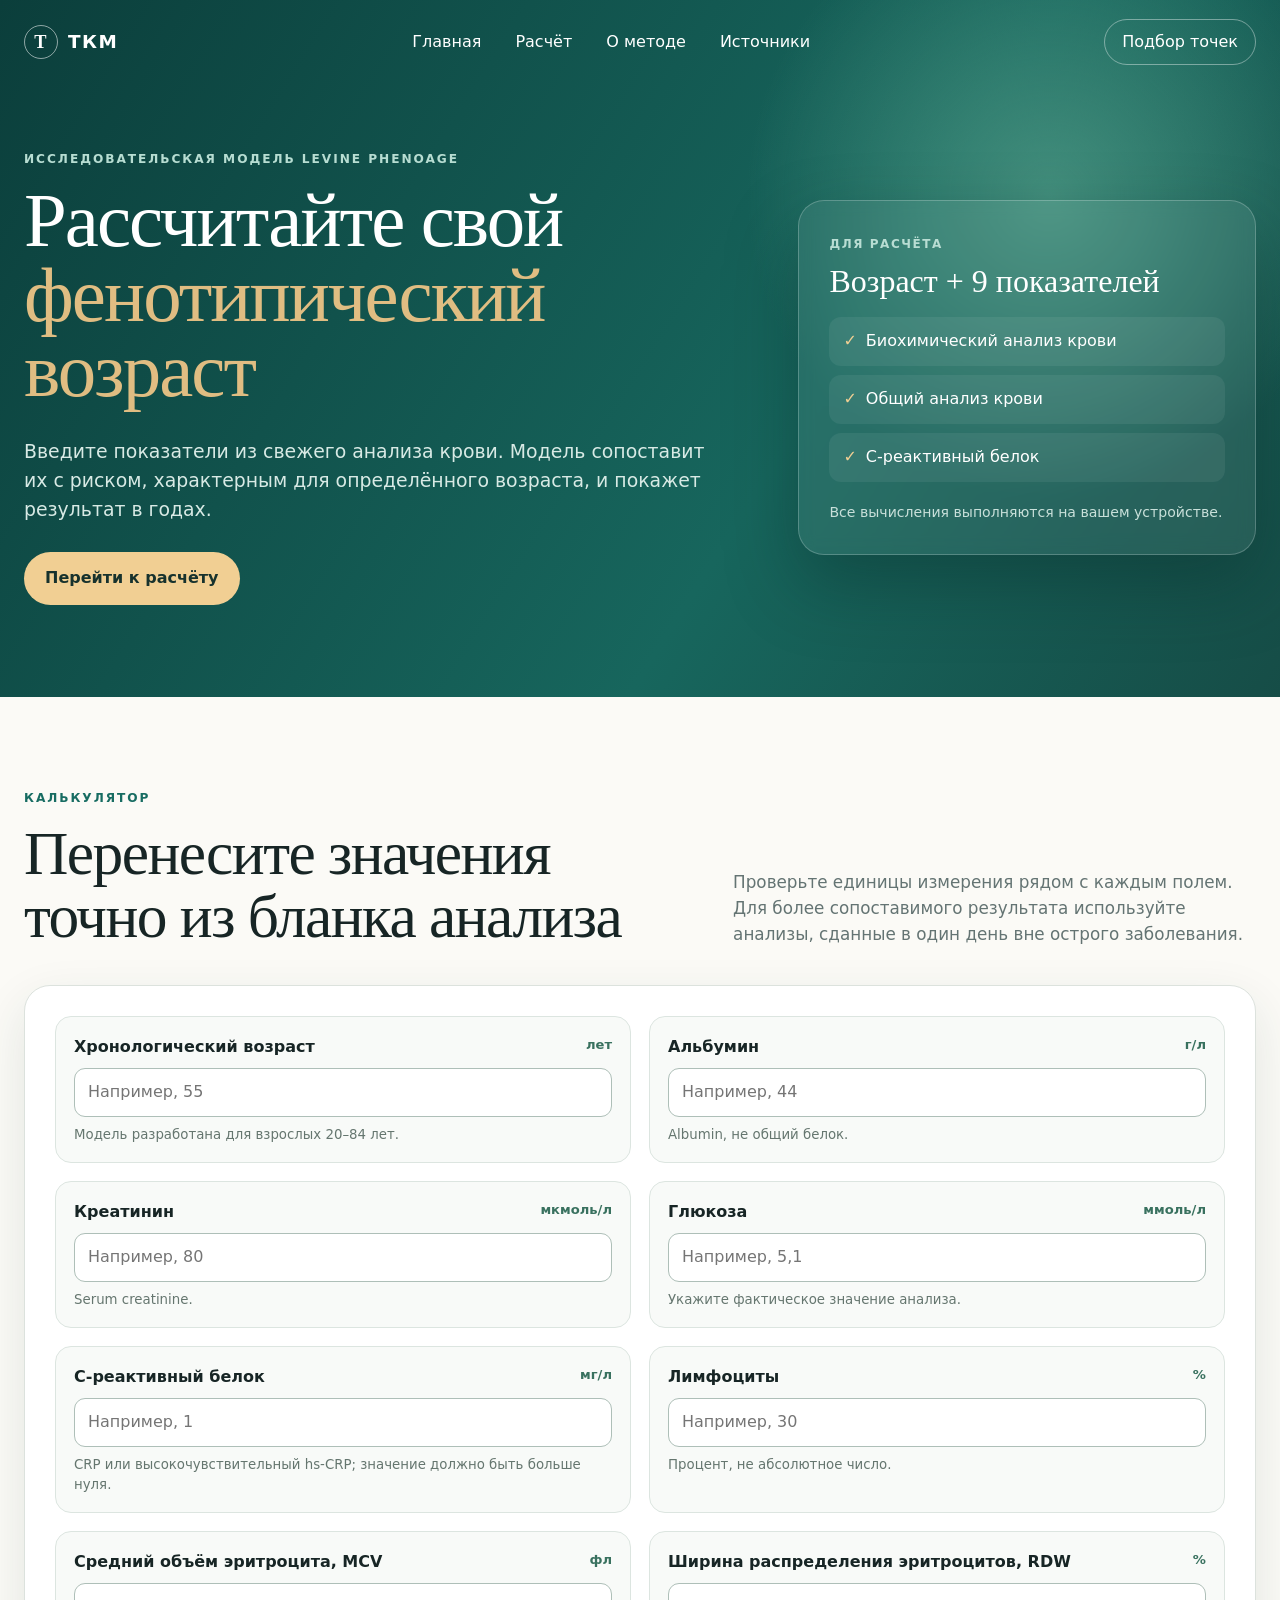
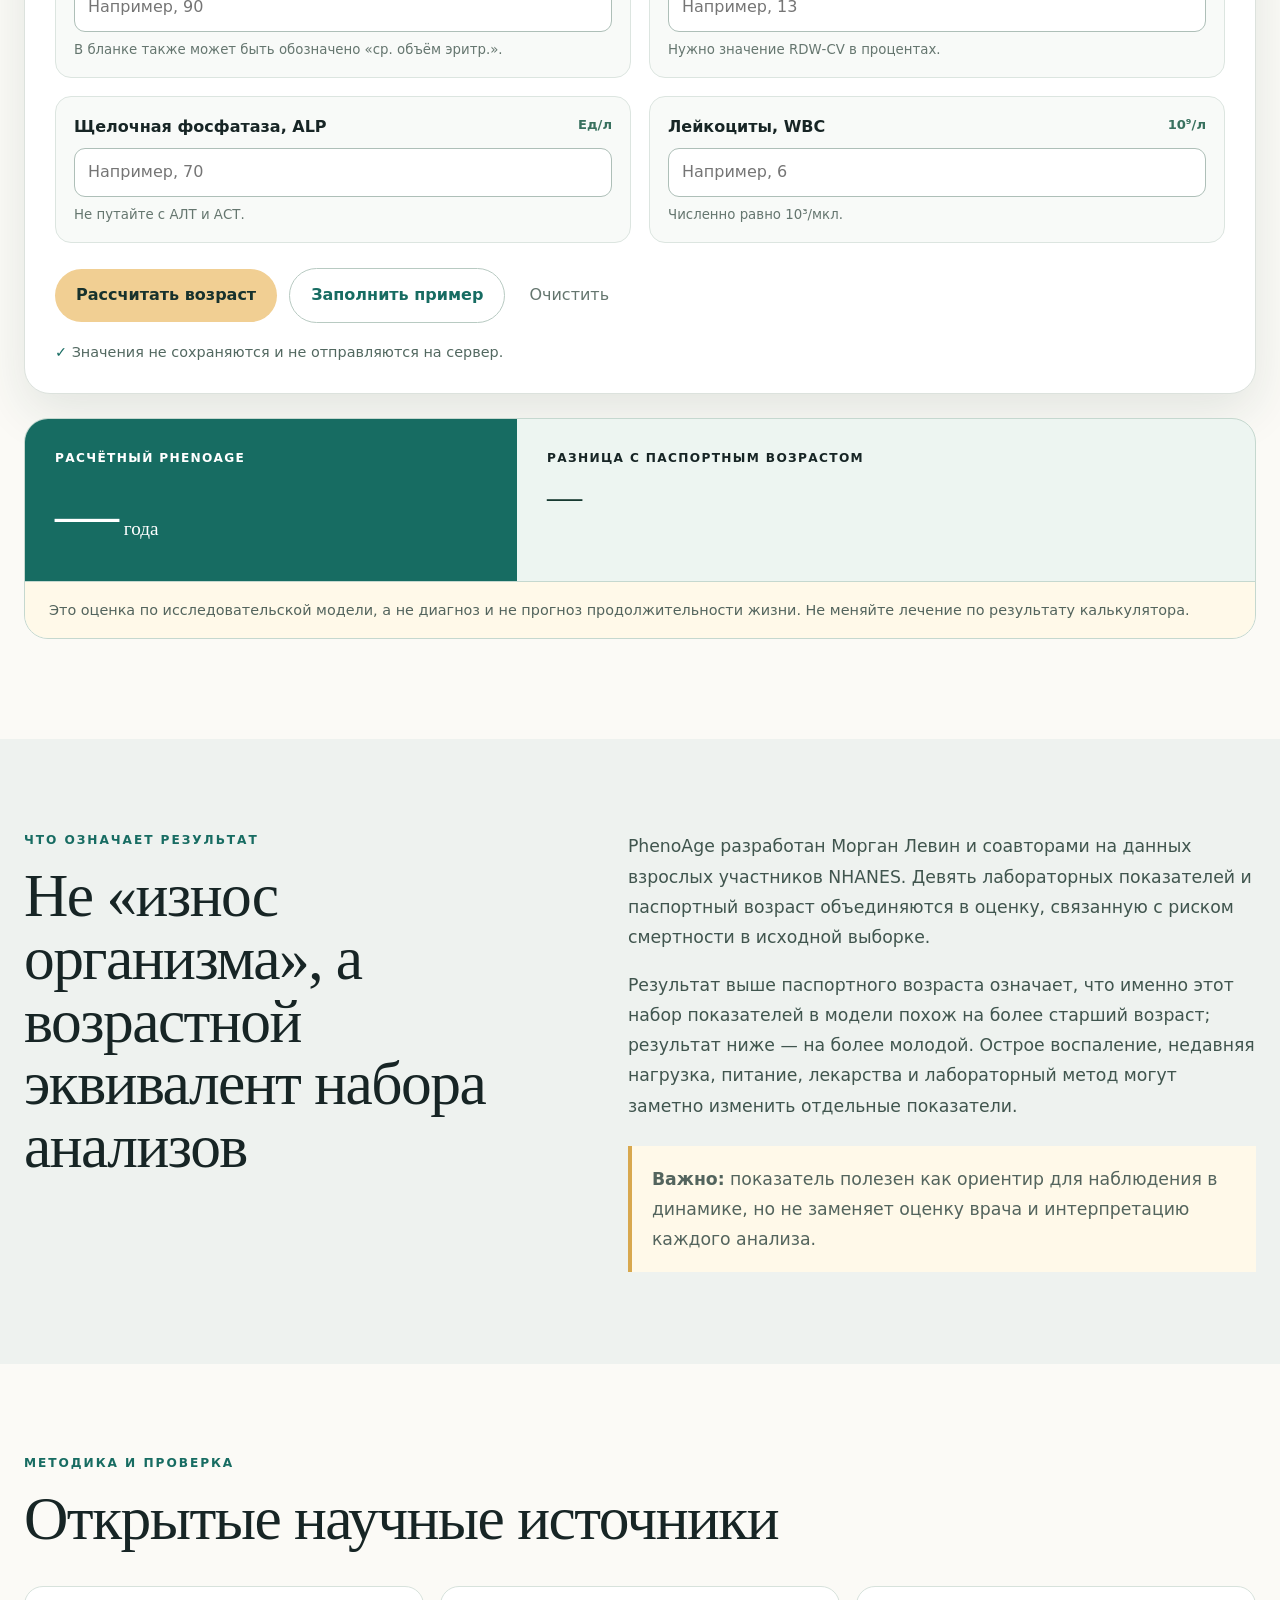
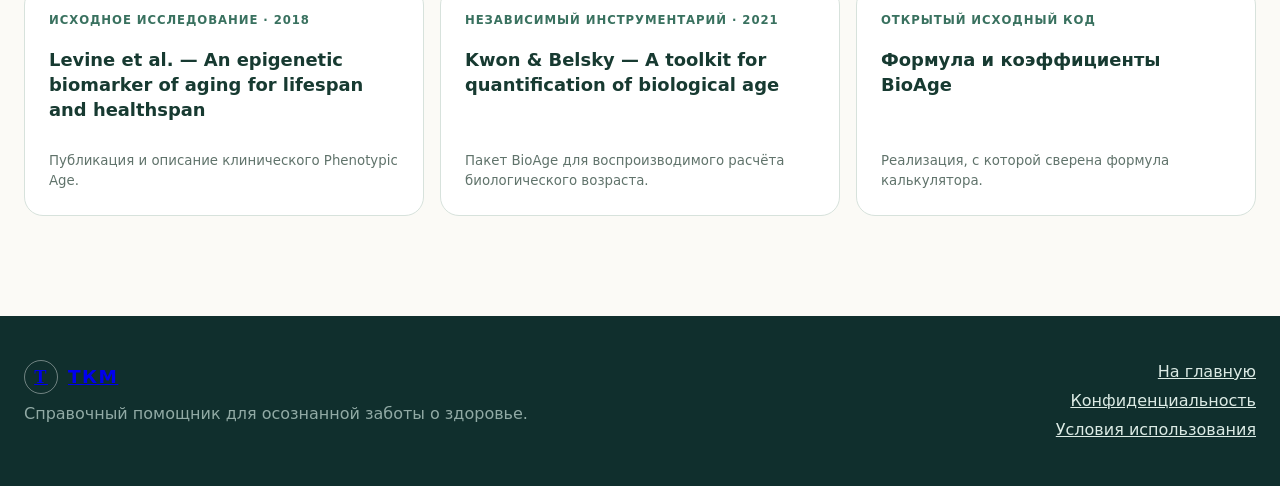
==== biological-age.html @ 50347a9d "feat(site): add PhenoAge calculator and clarify results" ====
<!doctype html>
<html lang="ru">
<head>
  <meta charset="utf-8">
  <meta name="viewport" content="width=device-width,initial-scale=1">
  <title>Калькулятор биологического возраста PhenoAge — ТКМ</title>
  <meta name="description" content="Локальный расчёт фенотипического возраста PhenoAge по возрасту и девяти показателям анализа крови.">
  <meta name="robots" content="noindex,nofollow">
  <meta name="referrer" content="strict-origin-when-cross-origin">
  <meta http-equiv="Content-Security-Policy" content="default-src 'self'; img-src 'self' data:; script-src 'self'; style-src 'self'; connect-src 'self'; object-src 'none'; base-uri 'self'; form-action 'self'">
  <link rel="stylesheet" href="assets/styles.css?v=20260825-1">
  <link rel="stylesheet" href="assets/landing.css?v=20260829-5">
  <link rel="stylesheet" href="assets/biological-age.css?v=20260829-1">
  <link rel="stylesheet" href="assets/layout-wide.css?v=20260829-3">
  <link rel="stylesheet" href="assets/accessibility.css?v=20260825-1">
</head>
<body class="bioage-page">
  <a class="skip-link" href="#mainContent">Перейти к калькулятору</a>
  <header class="site-header">
    <div class="wrap nav">
      <a class="brand" href="index.html" aria-label="ТКМ — на главную"><span>Т</span>ТКМ</a>
      <nav aria-label="Навигация"><a href="index.html">Главная</a><a href="#calculator">Расчёт</a><a href="#method">О методе</a><a href="#sources">Источники</a></nav>
      <a class="nav-action" href="index.html#picker">Подбор точек</a>
    </div>
  </header>

  <main id="mainContent">
    <section class="bioage-hero">
      <div class="wrap bioage-hero-grid">
        <div>
          <p class="eyebrow">Исследовательская модель Levine PhenoAge</p>
          <h1>Рассчитайте свой <em>фенотипический возраст</em></h1>
          <p>Введите показатели из свежего анализа крови. Модель сопоставит их с риском, характерным для определённого возраста, и покажет результат в годах.</p>
          <a class="button primary" href="#calculator">Перейти к расчёту</a>
        </div>
        <aside class="bioage-intro-card" aria-label="Что потребуется для расчёта">
          <span>Для расчёта</span>
          <strong>Возраст + 9 показателей</strong>
          <ul><li>Биохимический анализ крови</li><li>Общий анализ крови</li><li>С‑реактивный белок</li></ul>
          <p>Все вычисления выполняются на вашем устройстве.</p>
        </aside>
      </div>
    </section>

    <section class="bioage-calculator wrap" id="calculator" aria-labelledby="calculatorTitle">
      <div class="bioage-heading">
        <div><p class="eyebrow dark">Калькулятор</p><h2 id="calculatorTitle">Перенесите значения точно из бланка анализа</h2></div>
        <p>Проверьте единицы измерения рядом с каждым полем. Для более сопоставимого результата используйте анализы, сданные в один день вне острого заболевания.</p>
      </div>

      <form id="bioageForm" class="bioage-form" novalidate>
        <div class="bioage-fields">
          <label><span>Хронологический возраст <b>лет</b></span><input name="age" type="number" min="20" max="84" step="1" inputmode="numeric" placeholder="Например, 55" required><small>Модель разработана для взрослых 20–84 лет.</small></label>
          <label><span>Альбумин <b>г/л</b></span><input name="albumin" type="number" min="10" max="70" step="0.1" inputmode="decimal" placeholder="Например, 44" required><small>Albumin, не общий белок.</small></label>
          <label><span>Креатинин <b>мкмоль/л</b></span><input name="creatinine" type="number" min="20" max="1500" step="0.1" inputmode="decimal" placeholder="Например, 80" required><small>Serum creatinine.</small></label>
          <label><span>Глюкоза <b>ммоль/л</b></span><input name="glucose" type="number" min="1" max="40" step="0.01" inputmode="decimal" placeholder="Например, 5,1" required><small>Укажите фактическое значение анализа.</small></label>
          <label><span>С‑реактивный белок <b>мг/л</b></span><input name="crp" type="number" min="0.01" max="500" step="0.01" inputmode="decimal" placeholder="Например, 1" required><small>CRP или высокочувствительный hs‑CRP; значение должно быть больше нуля.</small></label>
          <label><span>Лимфоциты <b>%</b></span><input name="lymphocytes" type="number" min="1" max="80" step="0.1" inputmode="decimal" placeholder="Например, 30" required><small>Процент, не абсолютное число.</small></label>
          <label><span>Средний объём эритроцита, MCV <b>фл</b></span><input name="mcv" type="number" min="50" max="130" step="0.1" inputmode="decimal" placeholder="Например, 90" required><small>В бланке также может быть обозначено «ср. объём эритр.».</small></label>
          <label><span>Ширина распределения эритроцитов, RDW <b>%</b></span><input name="rdw" type="number" min="5" max="40" step="0.1" inputmode="decimal" placeholder="Например, 13" required><small>Нужно значение RDW‑CV в процентах.</small></label>
          <label><span>Щелочная фосфатаза, ALP <b>Ед/л</b></span><input name="alp" type="number" min="5" max="1000" step="0.1" inputmode="decimal" placeholder="Например, 70" required><small>Не путайте с АЛТ и АСТ.</small></label>
          <label><span>Лейкоциты, WBC <b>10⁹/л</b></span><input name="wbc" type="number" min="0.5" max="100" step="0.01" inputmode="decimal" placeholder="Например, 6" required><small>Численно равно 10³/мкл.</small></label>
        </div>
        <div class="bioage-actions">
          <button class="button primary" type="submit">Рассчитать возраст</button>
          <button class="button bioage-example" id="fillExample" type="button">Заполнить пример</button>
          <button class="bioage-clear" type="reset">Очистить</button>
        </div>
        <p class="bioage-privacy"><span aria-hidden="true">✓</span> Значения не сохраняются и не отправляются на сервер.</p>
        <p class="bioage-error" id="bioageError" role="alert" hidden></p>
      </form>

      <section class="bioage-result" id="bioageResult" aria-live="polite" hidden>
        <div class="bioage-result-main"><span>Расчётный PhenoAge</span><strong><b id="phenoAgeValue">—</b> года</strong></div>
        <div class="bioage-result-delta"><span>Разница с паспортным возрастом</span><strong id="phenoAgeDelta">—</strong><p id="phenoAgeMeaning"></p></div>
        <p class="bioage-result-note">Это оценка по исследовательской модели, а не диагноз и не прогноз продолжительности жизни. Не меняйте лечение по результату калькулятора.</p>
      </section>
    </section>

    <section class="bioage-method" id="method">
      <div class="wrap bioage-method-grid">
        <div><p class="eyebrow dark">Что означает результат</p><h2>Не «износ организма», а возрастной эквивалент набора анализов</h2></div>
        <div>
          <p>PhenoAge разработан Морган Левин и соавторами на данных взрослых участников NHANES. Девять лабораторных показателей и паспортный возраст объединяются в оценку, связанную с риском смертности в исходной выборке.</p>
          <p>Результат выше паспортного возраста означает, что именно этот набор показателей в модели похож на более старший возраст; результат ниже — на более молодой. Острое воспаление, недавняя нагрузка, питание, лекарства и лабораторный метод могут заметно изменить отдельные показатели.</p>
          <div class="bioage-warning"><strong>Важно:</strong> показатель полезен как ориентир для наблюдения в динамике, но не заменяет оценку врача и интерпретацию каждого анализа.</div>
        </div>
      </div>
    </section>

    <section class="bioage-sources wrap" id="sources">
      <p class="eyebrow dark">Методика и проверка</p>
      <h2>Открытые научные источники</h2>
      <div class="bioage-source-grid">
        <a href="https://pubmed.ncbi.nlm.nih.gov/29676998/" target="_blank" rel="noopener noreferrer"><span>Исходное исследование · 2018</span><strong>Levine et al. — An epigenetic biomarker of aging for lifespan and healthspan</strong><small>Публикация и описание клинического Phenotypic Age.</small></a>
        <a href="https://pubmed.ncbi.nlm.nih.gov/34725754/" target="_blank" rel="noopener noreferrer"><span>Независимый инструментарий · 2021</span><strong>Kwon &amp; Belsky — A toolkit for quantification of biological age</strong><small>Пакет BioAge для воспроизводимого расчёта биологического возраста.</small></a>
        <a href="https://github.com/dayoonkwon/BioAge/blob/master/R/phenoage_calc.R" target="_blank" rel="noopener noreferrer"><span>Открытый исходный код</span><strong>Формула и коэффициенты BioAge</strong><small>Реализация, с которой сверена формула калькулятора.</small></a>
      </div>
    </section>
  </main>

  <footer><div class="wrap footer-grid"><div><a class="brand inverse" href="index.html"><span>Т</span>ТКМ</a><p>Справочный помощник для осознанной заботы о здоровье.</p></div><div class="metrics"><a href="index.html">На главную</a><a href="privacy.html">Конфиденциальность</a><a href="terms.html">Условия использования</a></div></div></footer>
  <script src="assets/biological-age.js?v=20260829-1" defer></script>
</body>
</html>
---- assets/styles.css ----
:root{--ink:#172525;--muted:#647473;--cream:#f4f0e7;--paper:#fbfaf6;--white:#fff;--jade:#176c62;--jade-dark:#0d4d47;--mint:#dcece5;--gold:#d6a35c;--line:#dce2dd;--shadow:0 18px 50px rgba(25,61,56,.11)}*{box-sizing:border-box}html{scroll-behavior:smooth}body{margin:0;color:var(--ink);background:var(--paper);font:16px/1.55 Inter,ui-sans-serif,system-ui,-apple-system,"Segoe UI",sans-serif}.wrap{width:min(1160px,calc(100% - 40px));margin:auto}.site-header{position:absolute;z-index:10;inset:0 0 auto;color:#fff}.nav{height:84px;display:flex;align-items:center;justify-content:space-between}.nav nav{display:flex;gap:34px}.nav a{color:inherit;text-decoration:none}.brand{display:flex;align-items:center;gap:10px;font-weight:850;font-size:1.15rem;letter-spacing:.08em}.brand span{display:grid;place-items:center;width:34px;height:34px;border:1px solid #ffffff88;border-radius:50%;font-family:Georgia,serif}.nav-action{padding:10px 17px;border:1px solid #ffffff66;border-radius:999px}.hero{min-height:720px;padding:150px 0 92px;color:#fff;background:radial-gradient(circle at 78% 22%,#388c7b 0,transparent 27%),linear-gradient(120deg,#0b3e3b,#17665d 58%,#164d47)}.hero-grid{display:grid;grid-template-columns:1.25fr .75fr;gap:90px;align-items:center}.eyebrow{margin:0 0 14px;color:#b7ddd2;font-size:.76rem;font-weight:850;letter-spacing:.16em;text-transform:uppercase}.eyebrow.dark{color:var(--jade)}h1,h2{font-family:Georgia,"Times New Roman",serif;font-weight:500;letter-spacing:-.025em}.hero h1{max-width:760px;margin:0;font-size:clamp(3.1rem,6vw,5.7rem);line-height:.98}.hero h1 em{display:block;color:#d8b57d;font-weight:400}.lead{max-width:680px;margin:28px 0;color:#dbebe7;font-size:1.2rem}.hero-actions{display:flex;gap:12px}.button{display:inline-flex;align-items:center;justify-content:center;border:0;border-radius:999px;padding:14px 21px;font:inherit;font-weight:780;text-decoration:none;cursor:pointer}.primary{color:#17322d;background:#f1cf93}.quiet{color:#fff;border:1px solid #ffffff55;background:#ffffff0e}.trust{display:flex;flex-wrap:wrap;gap:8px 18px;margin-top:25px;color:#c5deda;font-size:.88rem}.trust span{color:#e2bf7e}.hero-visual{overflow:hidden;border:1px solid #ffffff38;border-radius:30px;background:#ffffff12;box-shadow:0 30px 70px #072b2860;backdrop-filter:blur(8px)}.visual-top{display:flex;align-items:center;gap:9px;padding:18px 22px;border-bottom:1px solid #ffffff25;color:#d9ebe7;font-size:.85rem}.pulse{width:8px;height:8px;border-radius:50%;background:#f1cf93;box-shadow:0 0 0 6px #f1cf9322}.body-map{position:relative;height:330px;background:radial-gradient(ellipse at center,#ffffff17,transparent 62%)}.body-line{position:absolute;left:50%;top:35px;width:95px;height:260px;transform:translateX(-50%);border:1px solid #cbe4de66;border-radius:48% 48% 34% 34%}.body-line:before{content:"";position:absolute;left:26px;top:-29px;width:40px;height:40px;border:1px solid #cbe4de66;border-radius:50%}.dot{position:absolute;z-index:2;width:14px;height:14px;border:3px solid #f7dfb3;border-radius:50%;background:#c48d43;box-shadow:0 0 0 7px #f7dfb322}.d1{left:47%;top:84px}.d2{left:58%;top:164px}.d3{left:43%;top:246px}.result-preview{display:grid;gap:3px;padding:20px 22px;background:#fff;color:var(--ink)}.result-preview span{color:var(--muted);font-size:.88rem}.intro{padding:100px 0}.intro-heading{display:grid;grid-template-columns:1fr 1fr;column-gap:60px;align-items:end}.intro-heading .eyebrow{grid-column:1/-1}.intro h2,.picker-heading h2,.about h2{margin:0;font-size:clamp(2.25rem,4vw,4rem);line-height:1.05}.intro-heading>p:last-child{margin:0;color:var(--muted);font-size:1.05rem}.steps{display:grid;grid-template-columns:repeat(3,1fr);gap:18px;margin-top:48px}.steps article{display:flex;gap:18px;padding:26px;border-top:1px solid var(--line);background:#fff}.steps article>span{color:var(--gold);font:1.25rem Georgia,serif}.steps h3{margin:0 0 7px}.steps p{margin:0;color:var(--muted)}.picker-section{padding:94px 0;background:var(--cream)}.picker-heading{display:flex;align-items:end;justify-content:space-between;gap:30px}.picker-heading p:last-child{margin-bottom:0;color:var(--muted)}.source-badge{padding:9px 14px;border:1px solid #c7d5cd;border-radius:999px;color:var(--jade);font-size:.8rem;font-weight:750}.quick-choices{display:flex;flex-wrap:wrap;gap:9px;margin:36px 0 14px}.quick-choices button{border:1px solid #cbd6cf;border-radius:999px;padding:10px 15px;color:var(--jade-dark);background:#f9fbf8;font:inherit;cursor:pointer}.quick-choices button:hover,.quick-choices button.active{border-color:var(--jade);color:#fff;background:var(--jade)}.search-panel{display:flex;gap:12px;align-items:end;padding:20px;border-radius:20px;background:#fff;box-shadow:var(--shadow)}.search-field{display:grid;flex:1;gap:7px;font-size:.84rem;font-weight:750}.search-field>div{display:flex;align-items:center;border:1px solid var(--line);border-radius:13px;overflow:hidden}.search-field svg{width:22px;margin-left:14px;fill:none;stroke:var(--muted);stroke-width:1.7}.search-field input{min-width:0;flex:1;border:0;outline:0;padding:14px 12px;font:inherit}.search-field button{align-self:stretch;border:0;padding:0 24px;color:#fff;background:var(--jade);font:inherit;font-weight:750;cursor:pointer}.reset{border:0;padding:14px;color:var(--muted);background:transparent;cursor:pointer}.result-head{display:flex;align-items:end;justify-content:space-between;margin:58px 0 20px}.result-head span{color:var(--muted);font-size:.85rem}.result-head h2{margin:3px 0 0;font:2rem Georgia,serif}.selected-tools{display:flex;gap:12px;align-items:center}.selected-tools button{border:0;border-radius:999px;padding:10px 15px;color:#fff;background:var(--jade);cursor:pointer}.atlas-grid{display:grid;grid-template-columns:repeat(3,1fr);gap:18px}.atlas-card{position:relative;overflow:hidden;border:1px solid var(--line);border-radius:22px;background:#fff;transition:.2s ease}.atlas-card:hover{transform:translateY(-3px);box-shadow:var(--shadow)}.atlas-image{display:block;width:100%;height:245px;border:0;padding:0;background:#e9ede8;cursor:pointer}.atlas-image img{width:100%;height:100%;object-fit:contain}.card-content{padding:20px}.card-meta{display:flex;align-items:center;justify-content:space-between;gap:10px}.card-meta span{color:var(--jade);font-size:.78rem;font-weight:800}.pick-check{display:flex;align-items:center;gap:6px;color:var(--muted);font-size:.8rem;cursor:pointer}.card-content h3{margin:12px 0 7px;font-size:1.08rem;line-height:1.35}.card-content p{display:-webkit-box;overflow:hidden;margin:0 0 18px;color:var(--muted);font-size:.91rem;-webkit-box-orient:vertical;-webkit-line-clamp:3}.card-content>button{border:0;padding:0;color:var(--jade);background:none;font:inherit;font-weight:780;cursor:pointer}.more{margin:28px auto 0;border:1px solid #c4d1ca;color:var(--jade);background:transparent}.empty{grid-column:1/-1;padding:60px 20px;text-align:center;border:1px dashed #bfcac4;border-radius:20px;color:var(--muted)}.about{display:grid;grid-template-columns:.8fr 1.2fr;gap:100px;padding:100px 0}.about-copy{font-size:1.1rem;color:var(--muted)}.about-copy p:first-child{margin-top:0}.safety{display:flex;gap:18px;margin-bottom:100px;padding:26px;border:1px solid #e6d5bc;border-radius:18px;background:#fff8eb}.safety>span{display:grid;flex:0 0 auto;place-items:center;width:34px;height:34px;border-radius:50%;color:#fff;background:var(--gold);font-weight:900}.safety strong{font-size:1.05rem}.safety p{margin:5px 0 0;color:#675b4a}footer{padding:44px 0;color:#d8e7e3;background:#102f2d}.inverse span{border-color:#ffffff66}.footer-grid{display:flex;justify-content:space-between;gap:30px}.footer-grid p{margin:8px 0;color:#91aaa5}.metrics{display:grid;gap:4px;text-align:right}.metrics small{color:#91aaa5}.dialog{width:min(800px,calc(100% - 30px));max-height:88vh;border:0;border-radius:24px;padding:28px;box-shadow:0 30px 90px #071c1b55}.dialog::backdrop{background:#092522bb;backdrop-filter:blur(4px)}.dialog-close{float:right;border:0;background:none;font-size:2rem;cursor:pointer}.detail-image{width:100%;max-height:430px;object-fit:contain;border-radius:15px;background:#edf0ec}.detail-text{white-space:pre-wrap;color:#465654}.export-dialog{width:min(560px,calc(100% - 30px))}.export-dialog h2{font-size:2.2rem;margin:.2em 0}.export-options{display:grid;grid-template-columns:repeat(3,1fr);gap:10px;margin-top:24px}.export-options button{display:grid;gap:3px;border:1px solid var(--line);border-radius:14px;padding:18px;background:#fff;cursor:pointer}.export-options b{color:var(--jade)}.export-options span{font-size:.78rem;color:var(--muted)}@media(max-width:850px){.nav nav{display:none}.hero{min-height:auto}.hero-grid,.intro-heading,.about{grid-template-columns:1fr}.hero-visual{display:none}.steps,.atlas-grid{grid-template-columns:1fr 1fr}.intro-heading{gap:20px}.picker-heading{align-items:start;flex-direction:column}.about{gap:30px}.export-options{grid-template-columns:1fr}}@media(max-width:580px){.wrap{width:min(100% - 24px,1160px)}.nav-action{display:none}.hero{padding-top:125px}.hero h1{font-size:3rem}.hero-actions{align-items:stretch;flex-direction:column}.trust{display:grid}.intro,.about{padding:70px 0}.steps,.atlas-grid{grid-template-columns:1fr}.search-panel{align-items:stretch;flex-direction:column}.search-field>div{align-items:stretch;flex-wrap:wrap}.search-field button{width:100%;padding:12px}.result-head,.footer-grid{align-items:start;flex-direction:column}.selected-tools{align-items:start;flex-direction:column}.metrics{text-align:left}.source-badge{display:none}.atlas-image{height:260px}.safety{margin-bottom:70px}}
---- assets/landing.css ----
.benefits {
  padding: 100px 0 30px;
}

.hero-actions {
  flex-wrap: wrap;
}

.button.sales-cta {
  color: #17322d;
  border: 1px solid #f1cf93;
  background: #f6dfb2;
  box-shadow: 0 10px 28px #071c1b33;
}

.button.sales-cta:hover,
.button.sales-cta:focus-visible {
  background: #ffe8bc;
}

.hero-result-demo {
  display: grid;
  gap: 18px;
  padding: 22px;
  background: linear-gradient(155deg, #f8fbf8, #edf5f0);
  color: var(--ink);
}

.result-source {
  display: flex;
  align-items: center;
  justify-content: space-between;
  gap: 16px;
  padding-bottom: 16px;
  border-bottom: 1px solid #cddbd4;
}

.result-source span,
.result-route > span {
  color: var(--muted);
  font-size: .72rem;
  font-weight: 800;
  letter-spacing: .08em;
  text-transform: uppercase;
}

.result-source strong {
  color: var(--jade-dark);
  font: 1.15rem Georgia, serif;
}

.result-route {
  display: grid;
  gap: 9px;
}

.result-route div {
  display: flex;
  flex-wrap: wrap;
  gap: 7px;
}

.result-route b {
  padding: 6px 10px;
  border: 1px solid #b9d2c7;
  border-radius: 999px;
  color: var(--jade-dark);
  background: #fff;
  font-size: .78rem;
}

.hero-point-list {
  display: grid;
  gap: 8px;
  margin: 0;
  padding: 0;
  list-style: none;
}

.hero-point-list li {
  display: grid;
  grid-template-columns: 28px 45px 1fr;
  gap: 10px;
  align-items: center;
  min-height: 54px;
  padding: 9px 12px;
  border: 1px solid #d5e1db;
  border-radius: 14px;
  background: #fff;
  box-shadow: 0 6px 18px #173f3820;
}

.hero-point-list em {
  display: grid;
  place-items: center;
  width: 28px;
  height: 28px;
  border-radius: 50%;
  color: #fff;
  background: var(--jade);
  font-size: .68rem;
  font-style: normal;
  font-weight: 850;
}

.hero-point-list strong {
  color: #a76828;
  font: 1rem Georgia, serif;
}

.hero-point-list span {
  color: #526661;
  font-size: .77rem;
  line-height: 1.3;
}

.benefits-heading {
  display: grid;
  grid-template-columns: 1fr 1fr;
  gap: 18px 70px;
  align-items: end;
}

.benefits-heading .eyebrow {
  grid-column: 1 / -1;
}

.benefits-heading h2 {
  margin: 0;
  font-size: clamp(2.25rem, 4vw, 4rem);
  line-height: 1.05;
}

.benefits-heading > p:last-child {
  margin: 0;
  color: var(--muted);
  font-size: 1.05rem;
}

.benefit-grid {
  display: grid;
  grid-template-columns: repeat(4, 1fr);
  gap: 14px;
  margin-top: 45px;
}

.benefit-grid article {
  min-height: 230px;
  padding: 25px;
  border: 1px solid var(--line);
  border-radius: 18px;
  background: #fff;
}

.benefit-grid span {
  color: var(--gold);
  font: 1.2rem Georgia, serif;
}

.benefit-grid h3 {
  margin: 36px 0 8px;
}

.benefit-grid p {
  margin: 0;
  color: var(--muted);
  font-size: .92rem;
}

.topic-preview {
  padding: 90px 0 35px;
}

.topic-preview-heading {
  display: grid;
  grid-template-columns: 1fr 1fr;
  gap: 50px;
  align-items: end;
}

.topic-preview-heading h2 {
  margin: .15em 0 0;
  font-size: clamp(2.25rem, 4vw, 4rem);
}

.topic-preview-heading > p {
  margin: 0;
  color: var(--muted);
  font-size: 1.05rem;
  line-height: 1.65;
}

.topic-preview-grid {
  display: grid;
  grid-template-columns: repeat(3, 1fr);
  gap: 12px;
  margin-top: 36px;
}

.topic-preview-grid a {
  min-height: 190px;
  padding: 22px;
  border: 1px solid var(--line);
  border-radius: 18px;
  color: var(--ink);
  background: #f8faf7;
  text-decoration: none;
  transition: transform .2s ease, border-color .2s ease;
}

.topic-preview-grid a:hover,
.topic-preview-grid a:focus-visible {
  border-color: var(--jade);
  transform: translateY(-3px);
}

.topic-preview-grid span { color: var(--gold); font: 1.1rem Georgia, serif; }
.topic-preview-grid h3 { margin: 26px 0 8px; }
.topic-preview-grid p { margin: 0; color: var(--muted); font-size: .9rem; }
.topic-preview-action { display: inline-block; margin-top: 24px; color: var(--jade); font-weight: 750; }

.mode-tabs {
  display: grid;
  grid-template-columns: repeat(2, 1fr);
  gap: 10px;
  margin: 36px 0 26px;
}

.mode-tabs button {
  display: grid;
  grid-template-columns: auto 1fr;
  gap: 0 12px;
  padding: 16px;
  border: 1px solid #ccd6d0;
  border-radius: 16px;
  color: var(--ink);
  background: #f8faf7;
  text-align: left;
}

.mode-tabs button.active {
  border-color: var(--jade);
  box-shadow: inset 0 0 0 1px var(--jade);
}

.mode-tabs span {
  grid-row: 1 / 3;
  color: var(--gold);
  font: 1.15rem Georgia, serif;
}

.mode-tabs b {
  font-size: .95rem;
}

.mode-tabs small {
  color: var(--muted);
}

.mode-tabs button:disabled {
  opacity: .58;
}

.quick-choices {
  margin-top: 0;
}

.calculator {
  display: grid;
  grid-template-columns: 1.45fr .55fr;
  gap: 18px;
}

.symptom-panel,
.diagnosis-panel,
.protocol-settings {
  padding: 22px;
  border: 1px solid var(--line);
  border-radius: 20px;
  background: #fff;
  box-shadow: var(--shadow);
}

.diagnosis-note {
  margin: 18px 0 0;
  color: var(--muted);
  font-size: 13px;
  line-height: 1.5;
}

.symptom-suggestions {
  display: flex;
  min-height: 48px;
  flex-wrap: wrap;
  gap: 8px;
  margin: 16px 0 22px;
}

.symptom-suggestions button,
.selected-symptoms button {
  border: 1px solid #cbd6cf;
  border-radius: 999px;
  padding: 8px 12px;
  color: var(--jade-dark);
  background: #f8faf7;
  cursor: pointer;
}

.selected-block {
  padding-top: 17px;
  border-top: 1px solid var(--line);
}

.selected-block > div:first-child {
  display: flex;
  justify-content: space-between;
  margin-bottom: 12px;
  font-size: .84rem;
  font-weight: 750;
}

.selected-block > div:first-child button {
  border: 0;
  color: var(--muted);
  background: none;
  cursor: pointer;
}

.selected-symptoms {
  display: flex;
  min-height: 38px;
  flex-wrap: wrap;
  gap: 8px;
}

.selected-symptoms button {
  border-color: var(--jade);
  color: #fff;
  background: var(--jade);
}

.protocol-settings h3 {
  margin-top: 0;
}

.protocol-settings > label:not(.acute-check) {
  display: grid;
  gap: 7px;
  font-size: .84rem;
  font-weight: 750;
}

.protocol-settings select {
  width: 100%;
  padding: 12px;
  border: 1px solid var(--line);
  border-radius: 12px;
  background: #fff;
  font: inherit;
}

.acute-check {
  display: flex;
  gap: 10px;
  align-items: start;
  margin: 18px 0;
}

.acute-check span {
  display: grid;
}

.acute-check small,
.protocol-settings > p {
  color: var(--muted);
}

.calculate {
  width: 100%;
}

.protocol-settings > p {
  margin-bottom: 0;
  font-size: .76rem;
}

.protocol-result {
  padding-top: 65px;
  scroll-margin-top: 20px;
}

.download-result {
  border: 0;
  border-radius: 999px;
  padding: 11px 16px;
  color: #fff;
  background: var(--jade);
  cursor: pointer;
}

.priority-summary {
  display: grid;
  grid-template-columns: repeat(4, 1fr);
  gap: 10px;
  margin-bottom: 20px;
}

.priority-summary div {
  display: grid;
  gap: 4px;
  padding: 16px;
  border-radius: 14px;
  background: #e2ebe5;
}

.priority-summary span {
  color: var(--muted);
  font-size: .75rem;
}

.protocol-grid {
  display: grid;
  grid-template-columns: repeat(2, 1fr);
  gap: 16px;
}

.protocol-card {
  position: relative;
  display: grid;
  grid-template-columns: minmax(0, 185px) minmax(0, 1fr);
  overflow: hidden;
  border: 1px solid var(--line);
  border-radius: 20px;
  background: #fff;
}

.protocol-number {
  position: absolute;
  z-index: 2;
  top: 10px;
  left: 10px;
  padding: 5px 8px;
  border-radius: 999px;
  color: #fff;
  background: #173f3bda;
  font-size: .73rem;
}

.point-visual,
.point-image {
  position: relative;
  width: 185px;
  min-height: 230px;
  border: 0;
  padding: 0;
  overflow: hidden;
  max-width: 100%;
  min-width: 0;
  background: #e9ede8;
  cursor: pointer;
}

.point-focus-label {
  position: absolute;
  z-index: 2;
  top: 12px;
  right: 12px;
  padding: 7px 10px;
  border: 2px solid #fff;
  border-radius: 999px;
  background: #b7352d;
  color: #fff;
  box-shadow: 0 3px 12px rgba(31, 47, 43, .28);
  font: 800 .82rem/1 Manrope, sans-serif;
  letter-spacing: .04em;
}

.point-image img {
  display: block;
  width: 100%;
  height: 100%;
  min-height: 100%;
  object-fit: contain;
  object-position: center;
  background: #f2eee4;
}

.point-image img.rotate-neg-90 { rotate: -90deg; scale: .72; }
.point-image img.rotate-180 { rotate: 180deg; }
.point-image img.scale-85 { scale: .85; }

.point-image:hover img { transform: scale(1.025); }
.point-image img { transition: transform .2s ease; }

.detail-image-frame { position: relative; display: grid; overflow: hidden; place-items: center; min-height: 360px; border-radius: 15px; background: #edf0ec; }
.detail-image-frame .detail-image.rotate-neg-90 { rotate: -90deg; scale: .72; }
.detail-image-frame .detail-image.rotate-180 { rotate: 180deg; }
.detail-image-frame .detail-image.scale-85 { scale: .85; }

.point-image.placeholder {
  display: grid;
  place-items: center;
  align-content: center;
  gap: 5px;
  padding: 18px;
  background: #e9ede8;
  color: var(--jade);
  text-align: center;
}

.point-visual svg {
  width: 105px;
  height: 135px;
  fill: none;
  stroke: currentColor;
  stroke-width: 2;
}

.point-visual svg text {
  fill: var(--jade);
  stroke: none;
  text-anchor: middle;
  font: 700 10px sans-serif;
}

.point-visual small {
  color: var(--muted);
  font-size: .7rem;
  line-height: 1.35;
}

.payment-section { padding: 82px 0; background: #e5eee8; }
.payment-grid { display: grid; grid-template-columns: 1fr 1fr; gap: 54px; align-items: start; }
.payment-grid h2 { margin: 8px 0 14px; }
.payment-form, .access-form { display: grid; gap: 14px; }
.payment-form { padding: 26px; border-radius: 20px; background: #fff; box-shadow: 0 18px 55px #153c3520; }
.payment-form label, .access-form label { display: grid; gap: 6px; color: var(--ink); font-size: .82rem; font-weight: 700; }
.payment-form input, .payment-form select, .access-form input { min-height: 46px; border: 1px solid var(--line); border-radius: 10px; padding: 10px 12px; background: #fff; font: inherit; }
.payment-form button[disabled] { opacity: .58; cursor: not-allowed; }
.payment-form > p { margin: 0; color: var(--muted); font-size: .75rem; }
.landing-page main{display:flex;flex-direction:column}.landing-page .hero{order:1}.landing-page .picker-section{order:2}.landing-page .benefits{order:3}.landing-page .intro{order:4}.landing-page .topic-preview{order:5}.landing-page .payment-section{order:6}.landing-page .about{order:7}.landing-page .doctor-about{order:8}.landing-page .safety{order:9}.danger-check{border-color:#c36f63;background:#fff4f1}.danger-check input{min-width:24px;min-height:24px}.protocol-settings .danger-check{min-height:72px}.calculate:disabled{cursor:not-allowed;opacity:.58}.metrics a{color:#dcebe5}.payment-form>a{justify-self:start}
.access-dialog { width: min(520px, calc(100% - 28px)); }
.access-form { margin-top: 20px; }
.access-form .consent { grid-template-columns: auto 1fr; align-items: start; font-weight: 500; line-height: 1.45; }
.access-form .consent input { min-height: auto; margin-top: 3px; }
.form-status { min-height: 1.2em; margin: 0; color: var(--jade); }
.trial-chip { position: fixed; z-index: 20; right: 16px; bottom: 16px; border-radius: 999px; padding: 9px 13px; color: #fff; background: var(--jade); box-shadow: 0 7px 22px #0002; font-size: .75rem; font-weight: 750; }
.trial-chip.expired { background: #9b3d36; }

.protocol-body {
  position: relative;
  z-index: 1;
  min-width: 0;
  overflow: hidden;
  padding: 20px;
  background: #fff;
}

.protocol-body > span {
  color: var(--jade);
  font-size: .75rem;
  font-weight: 800;
}

.protocol-body h3 {
  margin: 7px 0;
}

.protocol-body p {
  margin: 8px 0;
  color: var(--muted);
  font-size: .86rem;
}

.protocol-body .action {
  display: inline-flex;
  border-radius: 999px;
  padding: 4px 8px;
  color: #176146;
  background: #dff1e7;
  font-size: .7rem;
  font-weight: 800;
  text-transform: uppercase;
}

.protocol-body .action.седация {
  color: #744d18;
  background: #f5e9d5;
}

.protocol-body .action.обезболивание {
  color: #873c39;
  background: #f7dfdd;
}

.protocol-body > button {
  border: 0;
  padding: 0;
  color: var(--jade);
  background: none;
  font: inherit;
  font-weight: 750;
  cursor: pointer;
}

.source-note {
  color: var(--muted);
  font-size: .75rem;
}

.picker-stories {
  margin-top: 34px;
  padding: 30px;
  border: 1px solid #cddbd5;
  border-radius: 22px;
  background: #f6faf8;
}

.picker-stories-heading {
  display: grid;
  grid-template-columns: minmax(0, 1fr) minmax(280px, .72fr);
  gap: 32px;
  align-items: end;
}

.picker-stories-heading h3 {
  margin: .18em 0 0;
  font-size: clamp(1.75rem, 3vw, 2.65rem);
  line-height: 1.08;
}

.picker-stories-heading > p {
  margin: 0;
  color: var(--muted);
  line-height: 1.6;
}

.picker-stories-grid {
  display: grid;
  grid-template-columns: repeat(3, minmax(0, 1fr));
  gap: 16px;
  margin-top: 25px;
}

.picker-story-card {
  position: relative;
  min-width: 0;
  padding: 28px 22px 22px;
  border: 1px solid #d6e2dd;
  border-radius: 17px;
  background: #fff;
  overflow: hidden;
}

.picker-story-card::before {
  content: "";
  position: absolute;
  top: 0;
  left: 0;
  width: 92px;
  height: 6px;
  background: radial-gradient(circle at 6px 3px, #d6a94c 0 3px, transparent 3.5px), linear-gradient(90deg, #d6a94c 6px 74px, transparent 74px);
}

.picker-story-card > span {
  color: #4b7568;
  font-size: .7rem;
  font-weight: 850;
  letter-spacing: .08em;
  text-transform: uppercase;
}

.picker-story-card p {
  margin: 18px 0 22px;
  color: #28443b;
  font-size: 1.02rem;
  line-height: 1.7;
}

.picker-story-card .picker-story-author {
  margin: 0;
  color: var(--muted);
  font-size: .82rem;
  line-height: 1.45;
}

@media (max-width: 850px) {
  .hero-visual {
    display: block;
    width: min(520px, 100%);
    margin-top: 10px;
  }

  .hero-grid {
    gap: 42px;
  }

  .benefits-heading {
    grid-template-columns: 1fr;
  }

  .benefit-grid {
    grid-template-columns: 1fr 1fr;
  }

  .topic-preview-heading { grid-template-columns: 1fr; gap: 14px; }
  .topic-preview-grid { grid-template-columns: 1fr 1fr; }

  .calculator,
  .protocol-grid,
  .payment-grid,
  .picker-stories-grid,
  .picker-stories-heading {
    grid-template-columns: 1fr;
  }

  .picker-stories-heading { gap: 12px; }

  .priority-summary {
    grid-template-columns: 1fr 1fr;
  }
}

@media (max-width: 580px) {
  .hero-result-demo {
    padding: 16px;
  }

  .hero-point-list li {
    grid-template-columns: 28px 40px 1fr;
    padding-inline: 9px;
  }

  .result-preview {
    padding: 17px 18px;
  }

  .benefits {
    padding: 70px 0 20px;
  }

  .benefit-grid,
  .topic-preview-grid,
  .mode-tabs {
    grid-template-columns: 1fr;
  }

  .priority-summary {
    grid-template-columns: 1fr;
  }

  .protocol-card {
    grid-template-columns: 1fr;
  }

  .point-visual,
  .point-image {
    width: 100%;
    min-height: 250px;
  }

  .picker-stories { padding: 24px 18px; }
}

.gavrik-bar { padding: 34px 0; color: #fff; background: linear-gradient(115deg, #123d36, #1f6658); }
.gavrik-grid { display: grid; grid-template-columns: .8fr 1.2fr; gap: 42px; align-items: center; }
.gavrik-grid h2 { margin: 5px 0 8px; font-size: clamp(1.45rem, 3vw, 2.35rem); }
.gavrik-grid p { margin: 0; color: #dcebe6; }
.gavrik-sales-link { display: inline-block; margin-top: 13px; color: #f5d788; font-weight: 800; text-underline-offset: 4px; }
.gavrik-sales-link:hover, .gavrik-sales-link:focus-visible { color: #ffe9b3; }
.gavrik-form { display: grid; gap: 8px; padding: 18px; border: 1px solid #ffffff2e; border-radius: 18px; background: #ffffff12; }
.gavrik-form label { font-size: .8rem; font-weight: 800; }
.gavrik-form > div { display: grid; grid-template-columns: 1fr auto; gap: 8px; }
.gavrik-form input { min-width: 0; min-height: 48px; padding: 10px 14px; border: 0; border-radius: 11px; font: inherit; }
.gavrik-form button { border: 0; border-radius: 11px; padding: 0 20px; color: #153d35; background: #e8c36a; font: inherit; font-weight: 850; cursor: pointer; }
.gavrik-form .gavrik-answer { min-height: 1.45em; color: #fff; line-height: 1.5; }
.doctor-about { display: grid; grid-template-columns: minmax(220px, 340px) 1fr; gap: 48px; align-items: center; padding-top: 72px; padding-bottom: 72px; }
.doctor-about img { width: 100%; max-height: 430px; object-fit: cover; object-position: 50% 28%; border-radius: 24px; box-shadow: 0 22px 60px #153c3530; }
.doctor-about h2 { margin: 8px 0 10px; }
.doctor-about p { max-width: 720px; color: var(--muted); font-size: 1.04rem; line-height: 1.75; }
.doctor-about .doctor-lead { color: var(--ink); font-weight: 800; }

@media (max-width: 760px) {
  .gavrik-grid, .doctor-about { grid-template-columns: 1fr; gap: 22px; }
  .gavrik-form > div { grid-template-columns: 1fr; }
  .gavrik-form button { min-height: 46px; }
  .doctor-about img { max-width: 320px; }
}
---- assets/biological-age.css ----
.bioage-page{background:#fbfaf6}.bioage-hero{padding:150px 0 92px;color:#fff;background:radial-gradient(circle at 82% 28%,#438f7d 0,transparent 26%),linear-gradient(122deg,#0b3e3b,#17665d 62%,#164d47)}.bioage-hero-grid{display:grid;grid-template-columns:1.2fr .8fr;align-items:center;gap:88px}.bioage-hero h1{max-width:760px;margin:0;font-size:clamp(3rem,6vw,5.6rem);line-height:.98}.bioage-hero h1 em{display:block;color:#e0bd82;font-style:normal}.bioage-hero-grid>div>p:not(.eyebrow){max-width:700px;margin:28px 0;color:#d8eae5;font-size:1.18rem}.bioage-intro-card{padding:30px;border:1px solid #ffffff38;border-radius:26px;background:#ffffff12;box-shadow:0 30px 70px #072b2860;backdrop-filter:blur(8px)}.bioage-intro-card>span{color:#b9ddd3;font-size:.75rem;font-weight:800;letter-spacing:.13em;text-transform:uppercase}.bioage-intro-card>strong{display:block;margin:8px 0 18px;font:2rem/1.1 Georgia,serif}.bioage-intro-card ul{display:grid;gap:9px;margin:0;padding:0;list-style:none}.bioage-intro-card li{padding:12px 14px;border-radius:12px;background:#ffffff10}.bioage-intro-card li::before{content:"✓";margin-right:9px;color:#f1cf93}.bioage-intro-card p{margin:20px 0 0;color:#c9e0da;font-size:.88rem}
.bioage-calculator{padding-top:92px;padding-bottom:100px}.bioage-heading{display:grid;grid-template-columns:1.1fr .9fr;align-items:end;gap:70px;margin-bottom:38px}.bioage-heading h2,.bioage-method h2,.bioage-sources h2{margin:.15em 0 0;font-size:clamp(2.35rem,4.8vw,4.5rem);line-height:1.02}.bioage-heading>p{margin:0;color:var(--muted);font-size:1.05rem}.bioage-form{padding:30px;border:1px solid var(--line);border-radius:26px;background:#fff;box-shadow:var(--shadow)}.bioage-fields{display:grid;grid-template-columns:repeat(2,minmax(0,1fr));gap:18px}.bioage-fields label{display:grid;align-content:start;gap:8px;padding:18px;border:1px solid #dce5e0;border-radius:16px;background:#f8faf8}.bioage-fields label>span{font-weight:780}.bioage-fields label>span b{float:right;color:#39715f;font-size:.82rem}.bioage-fields input{width:100%;min-height:49px;border:1px solid #aebfb8;border-radius:11px;padding:11px 13px;color:var(--ink);background:#fff;font:inherit}.bioage-fields input:focus{border-color:#176c62;outline:3px solid #b9ddd3}.bioage-fields input[aria-invalid="true"]{border-color:#b7352d;outline-color:#f1c2bd}.bioage-fields small{color:#65766f;line-height:1.45}.bioage-actions{display:flex;align-items:center;gap:12px;margin-top:25px}.bioage-example{border:1px solid #b8cac2;color:var(--jade);background:#fff}.bioage-clear{border:0;padding:12px;color:#65766f;background:transparent;font:inherit;cursor:pointer}.bioage-privacy{margin:18px 0 0;color:#526860;font-size:.9rem}.bioage-privacy span{color:#176c62;font-weight:900}.bioage-error{margin:18px 0 0;padding:14px 17px;border-left:4px solid #b7352d;background:#fff0ed;color:#792b25}.bioage-result{display:grid;grid-template-columns:.8fr 1.2fr;overflow:hidden;margin-top:24px;border:1px solid #c5d8cf;border-radius:24px;background:#edf5f1}.bioage-result-main,.bioage-result-delta{padding:30px}.bioage-result-main{color:#fff;background:#176c62}.bioage-result-main span,.bioage-result-delta>span{display:block;font-size:.76rem;font-weight:800;letter-spacing:.11em;text-transform:uppercase}.bioage-result-main strong{display:block;margin-top:9px;font:1.2rem Georgia,serif}.bioage-result-main strong b{font-size:4rem;font-weight:500}.bioage-result-delta strong{display:block;margin-top:10px;color:#173a31;font:2.2rem Georgia,serif}.bioage-result-delta p{margin:7px 0 0;color:#50655d}.bioage-result-note{grid-column:1/-1;margin:0;padding:17px 24px;border-top:1px solid #c5d8cf;color:#53645d;background:#fff9e9;font-size:.9rem}
.bioage-method{padding:92px 0;background:#eef2ef}.bioage-method-grid{display:grid;grid-template-columns:.9fr 1.1fr;gap:90px}.bioage-method-grid>div:last-child{color:#40554e;font-size:1.08rem;line-height:1.75}.bioage-method-grid>div:last-child p:first-child{margin-top:0}.bioage-warning{margin-top:25px;padding:18px 20px;border-left:4px solid #d8a84e;background:#fff9e9;color:#53645d}.bioage-sources{padding-top:90px;padding-bottom:100px}.bioage-source-grid{display:grid;grid-template-columns:repeat(3,minmax(0,1fr));gap:16px;margin-top:36px}.bioage-source-grid a{display:flex;flex-direction:column;min-height:230px;padding:24px;border:1px solid #d7e2dc;border-radius:19px;color:#173a31;background:#fff;text-decoration:none;transition:transform .2s ease,border-color .2s ease}.bioage-source-grid a:hover,.bioage-source-grid a:focus-visible{transform:translateY(-3px);border-color:#176c62}.bioage-source-grid span{color:#39715f;font-size:.73rem;font-weight:800;letter-spacing:.08em;text-transform:uppercase}.bioage-source-grid strong{margin:18px 0 12px;font-size:1.12rem;line-height:1.4}.bioage-source-grid small{margin-top:auto;color:#60736b;line-height:1.5}
@media(max-width:900px){.bioage-hero-grid,.bioage-heading,.bioage-method-grid{grid-template-columns:1fr;gap:34px}.bioage-source-grid{grid-template-columns:1fr}.bioage-source-grid a{min-height:0}.bioage-hero{padding-top:130px}}
@media(max-width:620px){.bioage-hero{padding:120px 0 68px}.bioage-hero h1{font-size:3rem}.bioage-calculator{padding-top:65px;padding-bottom:70px}.bioage-form{padding:16px}.bioage-fields{grid-template-columns:1fr}.bioage-actions{align-items:stretch;flex-direction:column}.bioage-clear{align-self:center}.bioage-result{grid-template-columns:1fr}.bioage-result-note{grid-column:auto}.bioage-method,.bioage-sources{padding-top:65px;padding-bottom:70px}.bioage-intro-card{padding:22px}}
---- assets/layout-wide.css ----
/* Wide desktop layout for the data-heavy sections. */
.wrap {
  width: min(1360px, calc(100% - 48px));
}

html,
body {
  overflow-x: hidden;
}

.gavrik-bar-top {
  padding-top: 112px;
}

.hero-copy,
.benefits-heading,
.topic-preview-heading,
.picker-heading {
  min-width: 0;
}

.topic {
  display: block;
}

.topic.wrap,
.topic-inner {
  display: grid;
  grid-template-columns: 64px minmax(0, 1fr);
}

.topic-content {
  width: 100%;
  min-width: 0;
  max-width: none;
}

.topic-lead {
  max-width: 980px;
}

.facts,
.movement-plan {
  grid-template-columns: repeat(3, minmax(0, 1fr));
  gap: 20px;
}

.method-grid {
  grid-template-columns: repeat(2, minmax(0, 1fr));
  gap: 20px;
}

.facts article,
.method-grid article,
.movement-plan article {
  padding: 26px;
}

@media (max-width: 850px) {
  .topic.wrap,
  .topic-inner,
  .facts,
  .movement-plan {
    grid-template-columns: 1fr;
  }
}

@media (max-width: 580px) {
  .wrap {
    width: auto !important;
    max-width: none !important;
    margin-left: 12px;
    margin-right: 12px;
  }

  .gavrik-grid,
  .gavrik-grid > *,
  .gavrik-form,
  .gavrik-form > div,
  .hero-grid,
  .hero-grid > *,
  .hero-copy {
    width: 100%;
    min-width: 0;
    max-width: 100%;
  }

  .gavrik-grid h2,
  .gavrik-grid p,
  .gavrik-form input {
    max-width: 100%;
    overflow-wrap: anywhere;
  }

  .method-grid {
    grid-template-columns: 1fr;
  }

  .gavrik-bar-top {
    padding-top: 92px;
  }

  .hero h1 {
    max-width: 100%;
    font-size: clamp(2.25rem, 12vw, 3rem);
    overflow-wrap: anywhere;
  }

  .hero .lead,
  .hero .eyebrow {
    max-width: 100%;
    overflow-wrap: anywhere;
  }
}
---- assets/accessibility.css ----
.skip-link {
  position: fixed;
  z-index: 1000;
  top: 8px;
  left: 8px;
  transform: translateY(-150%);
  padding: 10px 14px;
  border-radius: 8px;
  color: #fff;
  background: #102f2d;
}

.skip-link:focus { transform: translateY(0); }

:where(a, button, input, select, textarea):focus-visible {
  outline: 3px solid #f1cf93;
  outline-offset: 3px;
}

@media (prefers-reduced-motion: reduce) {
  html { scroll-behavior: auto; }
  *, *::before, *::after {
    scroll-behavior: auto !important;
    transition-duration: .01ms !important;
    animation-duration: .01ms !important;
    animation-iteration-count: 1 !important;
  }
}
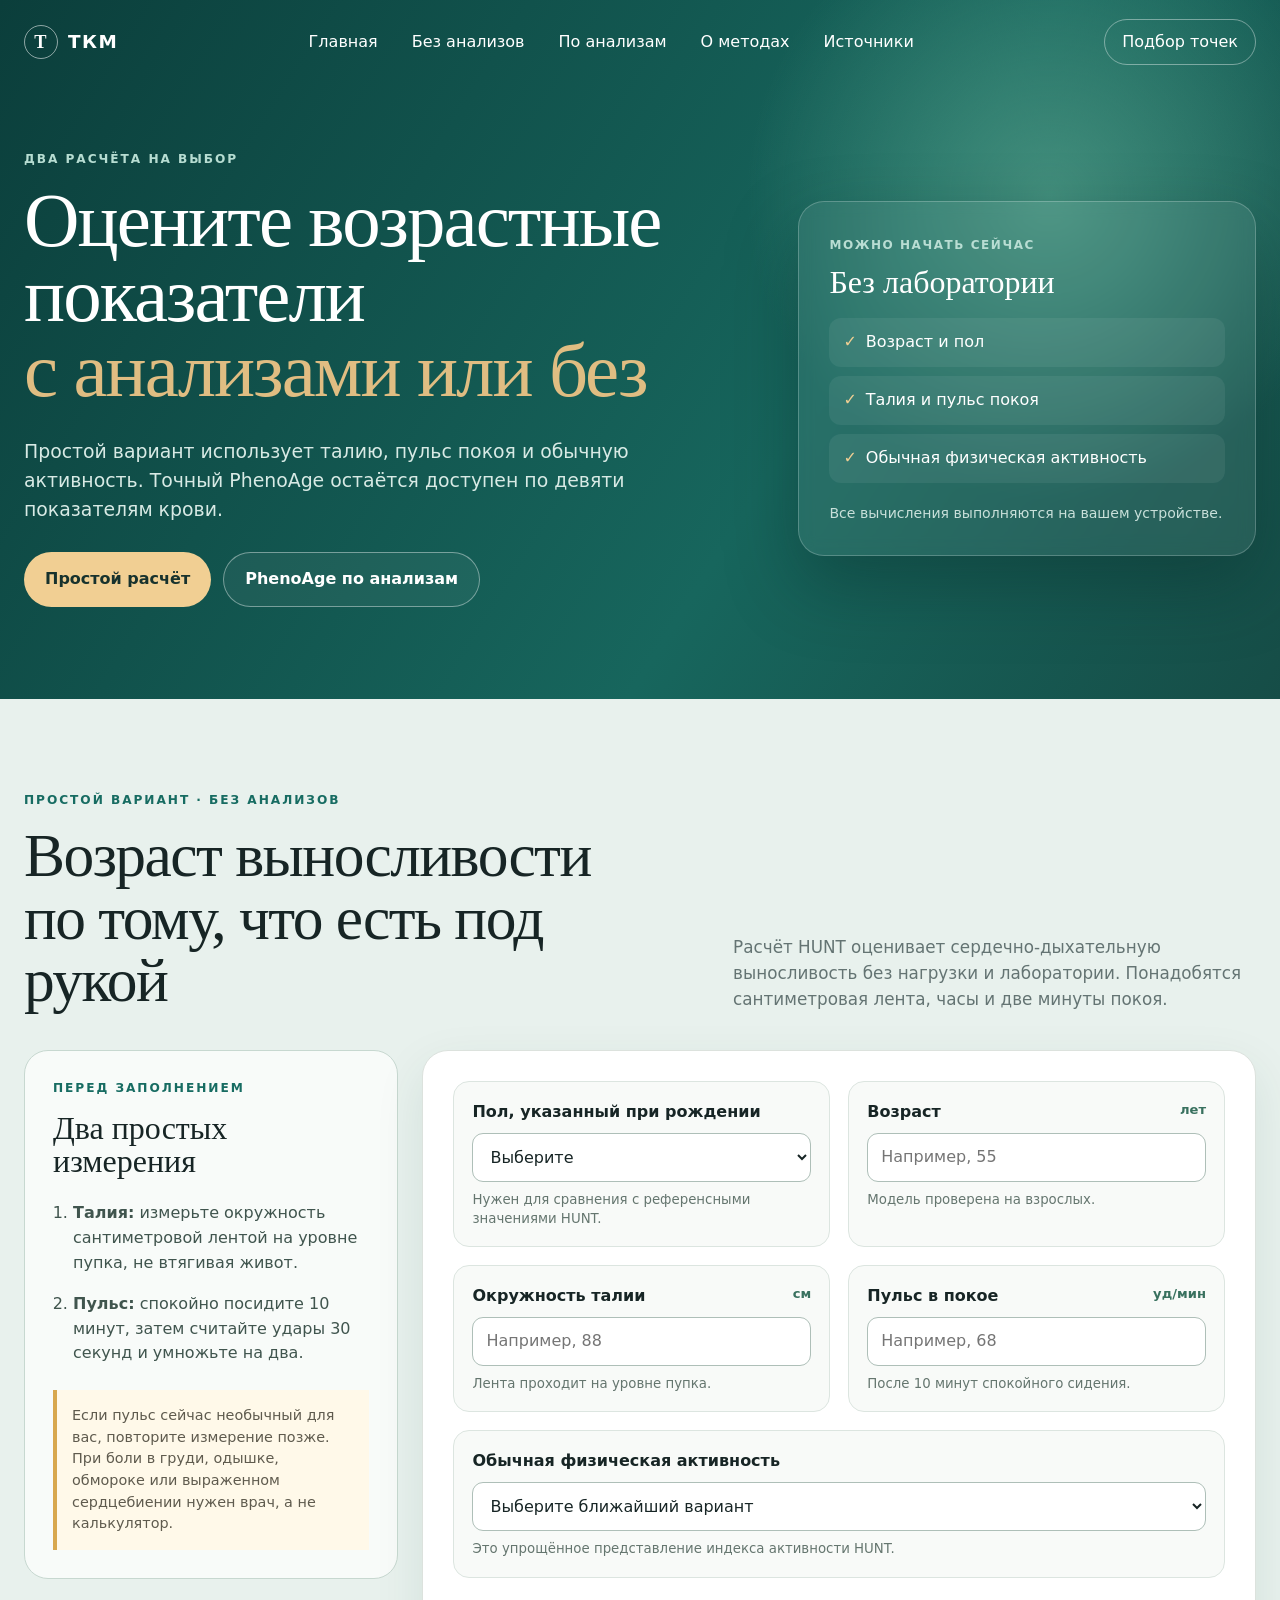
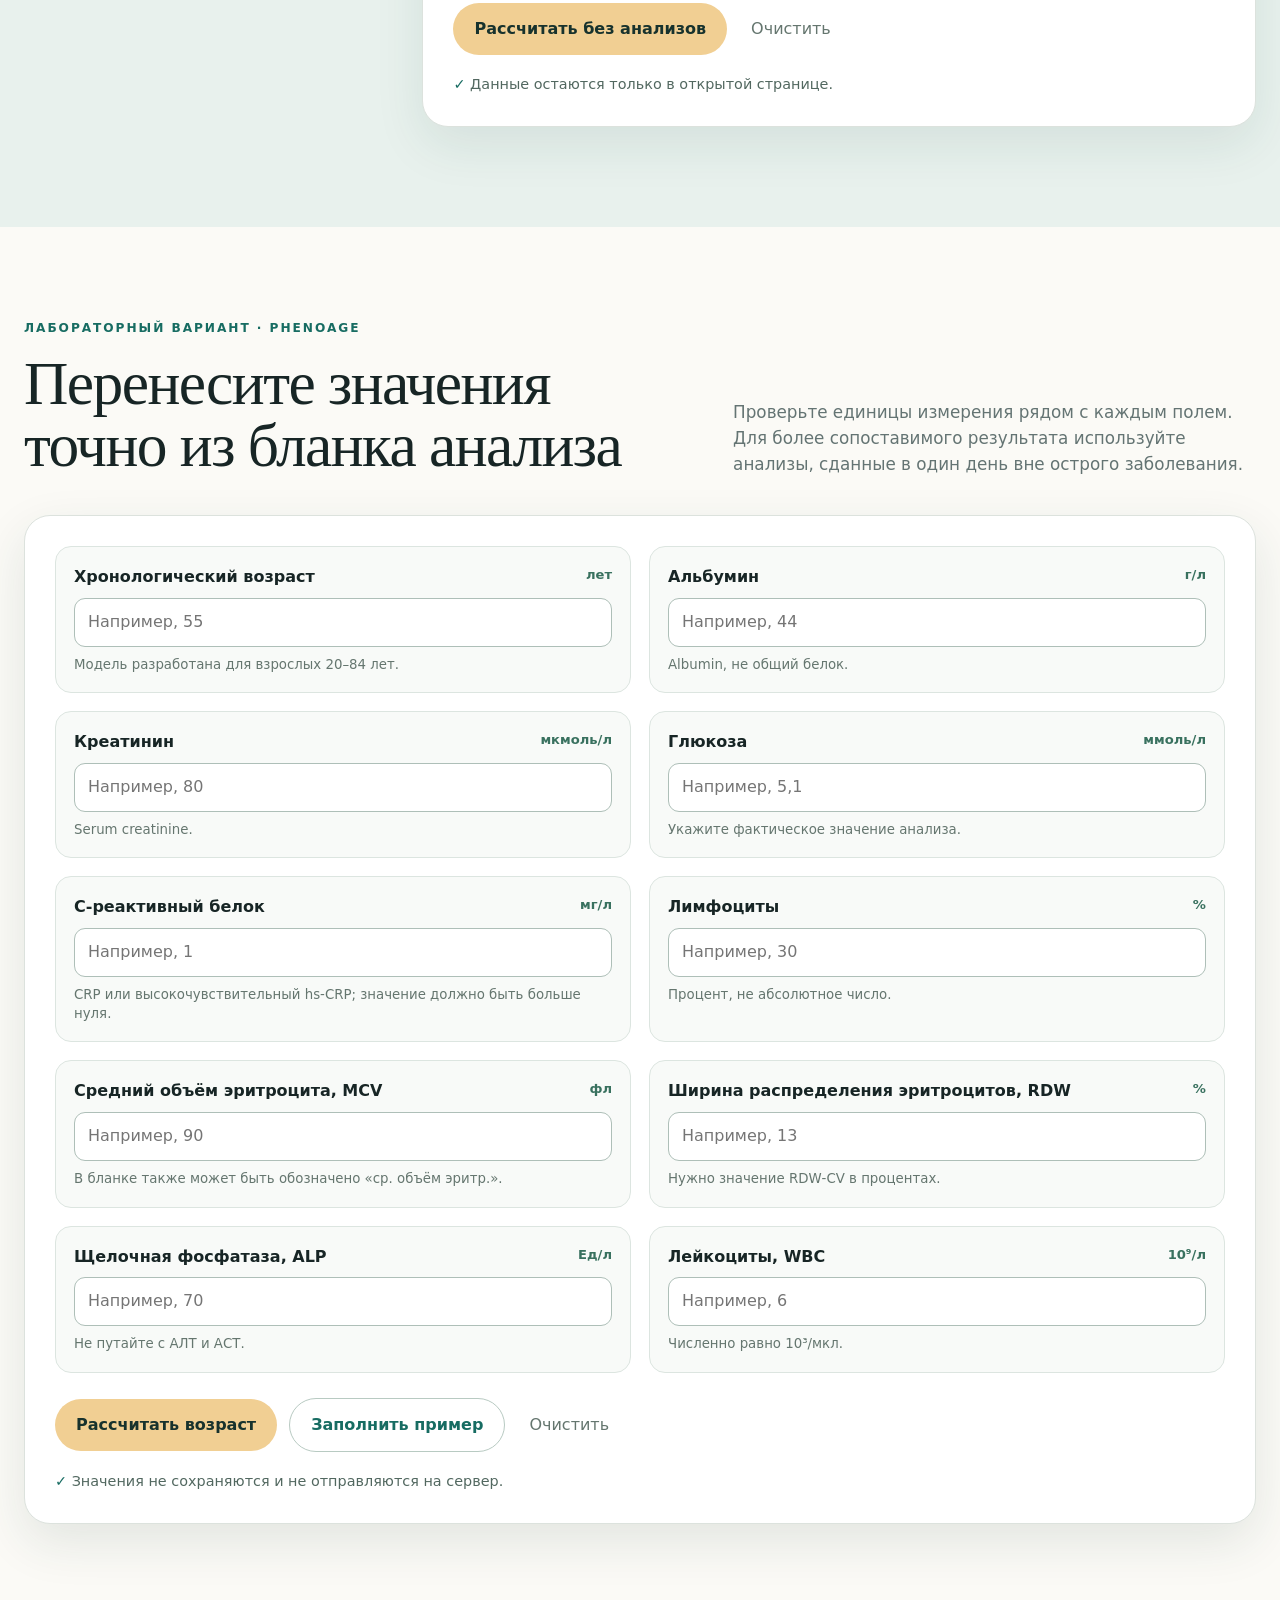
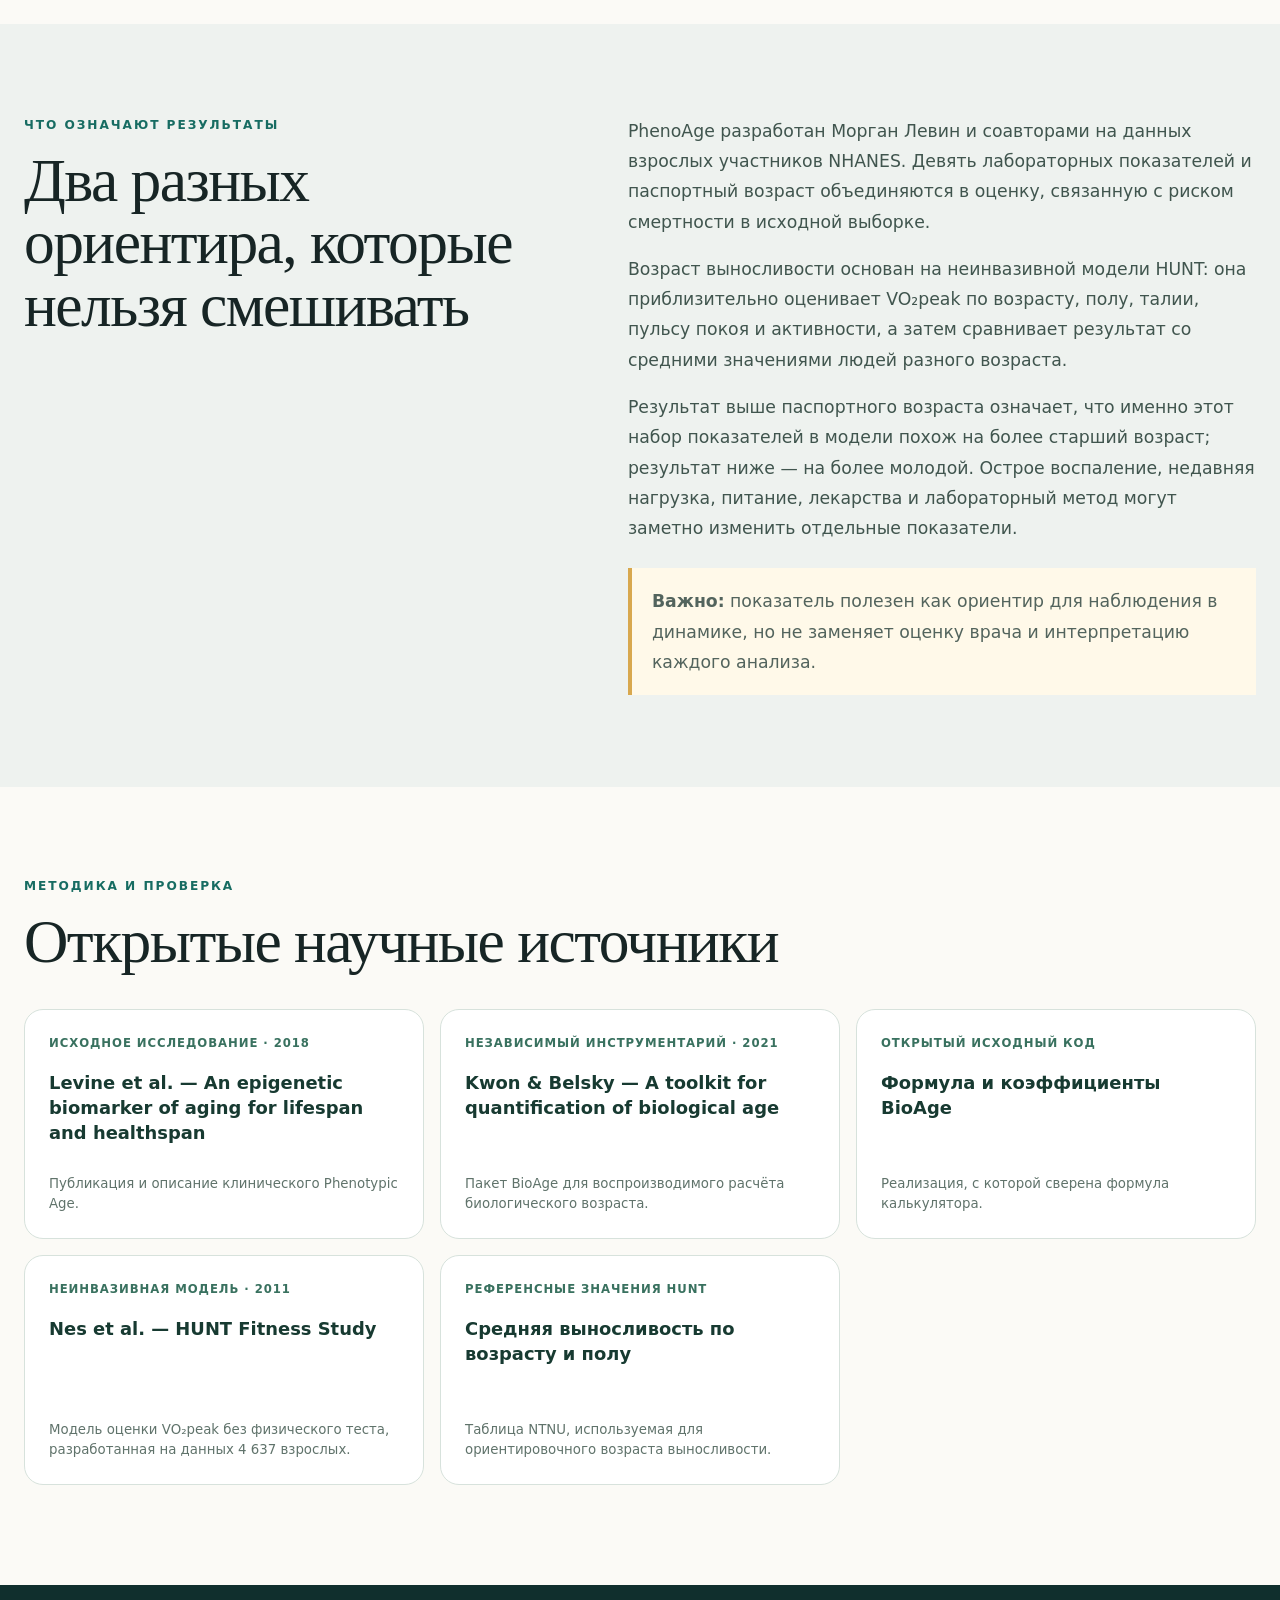
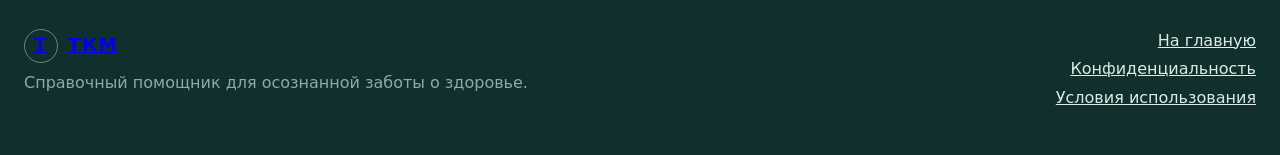
==== commit 960cddd6: "feat(age): add simple no-lab fitness calculator" ====
--- a/biological-age.html
+++ b/biological-age.html
@@ -3,14 +3,14 @@
 <head>
   <meta charset="utf-8">
   <meta name="viewport" content="width=device-width,initial-scale=1">
-  <title>Калькулятор биологического возраста PhenoAge — ТКМ</title>
-  <meta name="description" content="Локальный расчёт фенотипического возраста PhenoAge по возрасту и девяти показателям анализа крови.">
+  <title>Калькуляторы PhenoAge и возраста выносливости — ТКМ</title>
+  <meta name="description" content="Два локальных расчёта: фенотипический возраст PhenoAge по анализам и ориентировочный возраст выносливости без анализов.">
   <meta name="robots" content="noindex,nofollow">
   <meta name="referrer" content="strict-origin-when-cross-origin">
   <meta http-equiv="Content-Security-Policy" content="default-src 'self'; img-src 'self' data:; script-src 'self'; style-src 'self'; connect-src 'self'; object-src 'none'; base-uri 'self'; form-action 'self'">
   <link rel="stylesheet" href="assets/styles.css?v=20260825-1">
   <link rel="stylesheet" href="assets/landing.css?v=20260829-5">
-  <link rel="stylesheet" href="assets/biological-age.css?v=20260829-1">
+  <link rel="stylesheet" href="assets/biological-age.css?v=20260830-2">
   <link rel="stylesheet" href="assets/layout-wide.css?v=20260829-3">
   <link rel="stylesheet" href="assets/accessibility.css?v=20260825-1">
 </head>
@@ -19,7 +19,7 @@
   <header class="site-header">
     <div class="wrap nav">
       <a class="brand" href="index.html" aria-label="ТКМ — на главную"><span>Т</span>ТКМ</a>
-      <nav aria-label="Навигация"><a href="index.html">Главная</a><a href="#calculator">Расчёт</a><a href="#method">О методе</a><a href="#sources">Источники</a></nav>
+      <nav aria-label="Навигация"><a href="index.html">Главная</a><a href="#simple-calculator">Без анализов</a><a href="#calculator">По анализам</a><a href="#method">О методах</a><a href="#sources">Источники</a></nav>
       <a class="nav-action" href="index.html#picker">Подбор точек</a>
     </div>
   </header>
@@ -28,23 +28,57 @@
     <section class="bioage-hero">
       <div class="wrap bioage-hero-grid">
         <div>
-          <p class="eyebrow">Исследовательская модель Levine PhenoAge</p>
-          <h1>Рассчитайте свой <em>фенотипический возраст</em></h1>
-          <p>Введите показатели из свежего анализа крови. Модель сопоставит их с риском, характерным для определённого возраста, и покажет результат в годах.</p>
-          <a class="button primary" href="#calculator">Перейти к расчёту</a>
+          <p class="eyebrow">Два расчёта на выбор</p>
+          <h1>Оцените возрастные показатели <em>с анализами или без</em></h1>
+          <p>Простой вариант использует талию, пульс покоя и обычную активность. Точный PhenoAge остаётся доступен по девяти показателям крови.</p>
+          <div class="bioage-hero-actions"><a class="button primary" href="#simple-calculator">Простой расчёт</a><a class="button bioage-hero-secondary" href="#calculator">PhenoAge по анализам</a></div>
         </div>
         <aside class="bioage-intro-card" aria-label="Что потребуется для расчёта">
-          <span>Для расчёта</span>
-          <strong>Возраст + 9 показателей</strong>
-          <ul><li>Биохимический анализ крови</li><li>Общий анализ крови</li><li>С‑реактивный белок</li></ul>
+          <span>Можно начать сейчас</span>
+          <strong>Без лаборатории</strong>
+          <ul><li>Возраст и пол</li><li>Талия и пульс покоя</li><li>Обычная физическая активность</li></ul>
           <p>Все вычисления выполняются на вашем устройстве.</p>
         </aside>
       </div>
     </section>
 
+    <section class="fitness-calculator" id="simple-calculator" aria-labelledby="fitnessCalculatorTitle">
+      <div class="wrap">
+        <div class="bioage-heading fitness-heading">
+          <div><p class="eyebrow dark">Простой вариант · без анализов</p><h2 id="fitnessCalculatorTitle">Возраст выносливости по тому, что есть под рукой</h2></div>
+          <p>Расчёт HUNT оценивает сердечно‑дыхательную выносливость без нагрузки и лаборатории. Понадобятся сантиметровая лента, часы и две минуты покоя.</p>
+        </div>
+        <div class="fitness-layout">
+          <aside class="fitness-how" aria-label="Как подготовить измерения">
+            <p class="eyebrow dark">Перед заполнением</p>
+            <h3>Два простых измерения</h3>
+            <ol><li><b>Талия:</b> измерьте окружность сантиметровой лентой на уровне пупка, не втягивая живот.</li><li><b>Пульс:</b> спокойно посидите 10 минут, затем считайте удары 30 секунд и умножьте на два.</li></ol>
+            <p>Если пульс сейчас необычный для вас, повторите измерение позже. При боли в груди, одышке, обмороке или выраженном сердцебиении нужен врач, а не калькулятор.</p>
+          </aside>
+          <form id="fitnessAgeForm" class="bioage-form fitness-form" novalidate>
+            <div class="bioage-fields fitness-fields">
+              <label><span>Пол, указанный при рождении</span><select name="sex" required><option value="">Выберите</option><option value="female">Женский</option><option value="male">Мужской</option></select><small>Нужен для сравнения с референсными значениями HUNT.</small></label>
+              <label><span>Возраст <b>лет</b></span><input name="fitnessAgeChronological" type="number" min="20" max="84" step="1" inputmode="numeric" placeholder="Например, 55" required><small>Модель проверена на взрослых.</small></label>
+              <label><span>Окружность талии <b>см</b></span><input name="waist" type="number" min="45" max="180" step="0.1" inputmode="decimal" placeholder="Например, 88" required><small>Лента проходит на уровне пупка.</small></label>
+              <label><span>Пульс в покое <b>уд/мин</b></span><input name="restingHeartRate" type="number" min="35" max="130" step="1" inputmode="numeric" placeholder="Например, 68" required><small>После 10 минут спокойного сидения.</small></label>
+              <label class="fitness-activity"><span>Обычная физическая активность</span><select name="activityIndex" required><option value="">Выберите ближайший вариант</option><option value="0">Почти нет регулярной нагрузки</option><option value="2">1–2 короткие лёгкие тренировки в неделю</option><option value="5">2–3 умеренные тренировки по 30 минут и более</option><option value="8.3">3 и более интенсивные тренировки в неделю</option></select><small>Это упрощённое представление индекса активности HUNT.</small></label>
+            </div>
+            <div class="bioage-actions"><button class="button primary" type="submit">Рассчитать без анализов</button><button class="bioage-clear" type="reset">Очистить</button></div>
+            <p class="bioage-privacy"><span aria-hidden="true">✓</span> Данные остаются только в открытой странице.</p>
+            <p class="bioage-error" id="fitnessAgeError" role="alert" hidden></p>
+          </form>
+        </div>
+        <section class="bioage-result fitness-result" id="fitnessAgeResult" aria-live="polite" hidden>
+          <div class="bioage-result-main"><span>Ориентировочный возраст выносливости</span><strong><b id="fitnessAgeValue">—</b> года</strong><small>по средним значениям HUNT</small></div>
+          <div class="bioage-result-delta"><span>Расчётная выносливость</span><strong><b id="fitnessVo2Value">—</b> мл/кг/мин</strong><p id="fitnessAgeMeaning"></p></div>
+          <p class="bioage-result-note">Это грубая оценка сердечно‑дыхательной формы для здоровых взрослых, а не биологический возраст, диагноз или тест сердца. Погрешность исходной неинвазивной модели составляет около 5–6 мл/кг/мин.</p>
+        </section>
+      </div>
+    </section>
+
     <section class="bioage-calculator wrap" id="calculator" aria-labelledby="calculatorTitle">
       <div class="bioage-heading">
-        <div><p class="eyebrow dark">Калькулятор</p><h2 id="calculatorTitle">Перенесите значения точно из бланка анализа</h2></div>
+        <div><p class="eyebrow dark">Лабораторный вариант · PhenoAge</p><h2 id="calculatorTitle">Перенесите значения точно из бланка анализа</h2></div>
         <p>Проверьте единицы измерения рядом с каждым полем. Для более сопоставимого результата используйте анализы, сданные в один день вне острого заболевания.</p>
       </div>
 
@@ -79,9 +113,10 @@
 
     <section class="bioage-method" id="method">
       <div class="wrap bioage-method-grid">
-        <div><p class="eyebrow dark">Что означает результат</p><h2>Не «износ организма», а возрастной эквивалент набора анализов</h2></div>
+        <div><p class="eyebrow dark">Что означают результаты</p><h2>Два разных ориентира, которые нельзя смешивать</h2></div>
         <div>
           <p>PhenoAge разработан Морган Левин и соавторами на данных взрослых участников NHANES. Девять лабораторных показателей и паспортный возраст объединяются в оценку, связанную с риском смертности в исходной выборке.</p>
+          <p>Возраст выносливости основан на неинвазивной модели HUNT: она приблизительно оценивает VO₂peak по возрасту, полу, талии, пульсу покоя и активности, а затем сравнивает результат со средними значениями людей разного возраста.</p>
           <p>Результат выше паспортного возраста означает, что именно этот набор показателей в модели похож на более старший возраст; результат ниже — на более молодой. Острое воспаление, недавняя нагрузка, питание, лекарства и лабораторный метод могут заметно изменить отдельные показатели.</p>
           <div class="bioage-warning"><strong>Важно:</strong> показатель полезен как ориентир для наблюдения в динамике, но не заменяет оценку врача и интерпретацию каждого анализа.</div>
         </div>
@@ -95,11 +130,13 @@
         <a href="https://pubmed.ncbi.nlm.nih.gov/29676998/" target="_blank" rel="noopener noreferrer"><span>Исходное исследование · 2018</span><strong>Levine et al. — An epigenetic biomarker of aging for lifespan and healthspan</strong><small>Публикация и описание клинического Phenotypic Age.</small></a>
         <a href="https://pubmed.ncbi.nlm.nih.gov/34725754/" target="_blank" rel="noopener noreferrer"><span>Независимый инструментарий · 2021</span><strong>Kwon &amp; Belsky — A toolkit for quantification of biological age</strong><small>Пакет BioAge для воспроизводимого расчёта биологического возраста.</small></a>
         <a href="https://github.com/dayoonkwon/BioAge/blob/master/R/phenoage_calc.R" target="_blank" rel="noopener noreferrer"><span>Открытый исходный код</span><strong>Формула и коэффициенты BioAge</strong><small>Реализация, с которой сверена формула калькулятора.</small></a>
+        <a href="https://pubmed.ncbi.nlm.nih.gov/21502897/" target="_blank" rel="noopener noreferrer"><span>Неинвазивная модель · 2011</span><strong>Nes et al. — HUNT Fitness Study</strong><small>Модель оценки VO₂peak без физического теста, разработанная на данных 4 637 взрослых.</small></a>
+        <a href="https://www.ntnu.edu/cerg/fitness-numbers" target="_blank" rel="noopener noreferrer"><span>Референсные значения HUNT</span><strong>Средняя выносливость по возрасту и полу</strong><small>Таблица NTNU, используемая для ориентировочного возраста выносливости.</small></a>
       </div>
     </section>
   </main>
 
   <footer><div class="wrap footer-grid"><div><a class="brand inverse" href="index.html"><span>Т</span>ТКМ</a><p>Справочный помощник для осознанной заботы о здоровье.</p></div><div class="metrics"><a href="index.html">На главную</a><a href="privacy.html">Конфиденциальность</a><a href="terms.html">Условия использования</a></div></div></footer>
-  <script src="assets/biological-age.js?v=20260829-1" defer></script>
+  <script src="assets/biological-age.js?v=20260830-2" defer></script>
 </body>
 </html>
--- a/assets/biological-age.css
+++ b/assets/biological-age.css
@@ -3,3 +3,8 @@
 .bioage-method{padding:92px 0;background:#eef2ef}.bioage-method-grid{display:grid;grid-template-columns:.9fr 1.1fr;gap:90px}.bioage-method-grid>div:last-child{color:#40554e;font-size:1.08rem;line-height:1.75}.bioage-method-grid>div:last-child p:first-child{margin-top:0}.bioage-warning{margin-top:25px;padding:18px 20px;border-left:4px solid #d8a84e;background:#fff9e9;color:#53645d}.bioage-sources{padding-top:90px;padding-bottom:100px}.bioage-source-grid{display:grid;grid-template-columns:repeat(3,minmax(0,1fr));gap:16px;margin-top:36px}.bioage-source-grid a{display:flex;flex-direction:column;min-height:230px;padding:24px;border:1px solid #d7e2dc;border-radius:19px;color:#173a31;background:#fff;text-decoration:none;transition:transform .2s ease,border-color .2s ease}.bioage-source-grid a:hover,.bioage-source-grid a:focus-visible{transform:translateY(-3px);border-color:#176c62}.bioage-source-grid span{color:#39715f;font-size:.73rem;font-weight:800;letter-spacing:.08em;text-transform:uppercase}.bioage-source-grid strong{margin:18px 0 12px;font-size:1.12rem;line-height:1.4}.bioage-source-grid small{margin-top:auto;color:#60736b;line-height:1.5}
 @media(max-width:900px){.bioage-hero-grid,.bioage-heading,.bioage-method-grid{grid-template-columns:1fr;gap:34px}.bioage-source-grid{grid-template-columns:1fr}.bioage-source-grid a{min-height:0}.bioage-hero{padding-top:130px}}
 @media(max-width:620px){.bioage-hero{padding:120px 0 68px}.bioage-hero h1{font-size:3rem}.bioage-calculator{padding-top:65px;padding-bottom:70px}.bioage-form{padding:16px}.bioage-fields{grid-template-columns:1fr}.bioage-actions{align-items:stretch;flex-direction:column}.bioage-clear{align-self:center}.bioage-result{grid-template-columns:1fr}.bioage-result-note{grid-column:auto}.bioage-method,.bioage-sources{padding-top:65px;padding-bottom:70px}.bioage-intro-card{padding:22px}}
+.bioage-hero-actions{display:flex;flex-wrap:wrap;gap:12px}.bioage-hero-secondary{border:1px solid #ffffff66;color:#fff;background:#ffffff0d}.bioage-fields select{width:100%;min-height:49px;border:1px solid #aebfb8;border-radius:11px;padding:11px 13px;color:var(--ink);background:#fff;font:inherit}.bioage-fields select:focus{border-color:#176c62;outline:3px solid #b9ddd3}.bioage-fields select[aria-invalid="true"]{border-color:#b7352d;outline-color:#f1c2bd}.bioage-result-main small{display:block;margin-top:8px;color:#cae2dc}.bioage-result-delta strong b{font-weight:500}
+.bioage-result[hidden]{display:none}
+.fitness-calculator{padding:92px 0 100px;background:#e8f1ed}.fitness-heading{margin-bottom:38px}.fitness-layout{display:grid;grid-template-columns:.62fr 1.38fr;align-items:start;gap:24px}.fitness-how{padding:28px;border:1px solid #c7d8d0;border-radius:24px;background:#f8fbf9}.fitness-how h3{margin:.35em 0 .7em;font:2rem/1.05 Georgia,serif}.fitness-how ol{display:grid;gap:16px;margin:0;padding-left:1.25rem;color:#40554e;line-height:1.55}.fitness-how>p:last-child{margin:24px 0 0;padding:15px;border-left:4px solid #d8a84e;background:#fff9e9;color:#5f5b4e;font-size:.9rem;line-height:1.5}.fitness-form{box-shadow:0 18px 50px #174d3e18}.fitness-fields{grid-template-columns:repeat(2,minmax(0,1fr))}.fitness-fields .fitness-activity{grid-column:1/-1}.fitness-result{margin-top:24px;background:#fff}.fitness-result .bioage-result-main{background:#285d52}
+@media(max-width:900px){.fitness-layout{grid-template-columns:1fr;gap:34px}}
+@media(max-width:620px){.bioage-hero-actions{align-items:stretch;flex-direction:column}.fitness-calculator{overflow:hidden;padding-top:65px;padding-bottom:70px}.fitness-layout>*,.fitness-heading>*,.fitness-form,.fitness-fields,.fitness-fields label{min-width:0;max-width:100%}.fitness-fields{grid-template-columns:minmax(0,1fr)}.fitness-fields .fitness-activity{grid-column:auto}.fitness-fields input,.fitness-fields select{max-width:100%}.fitness-heading h2{font-size:clamp(2.15rem,10vw,3rem);overflow-wrap:anywhere}.fitness-how{padding:22px}}
